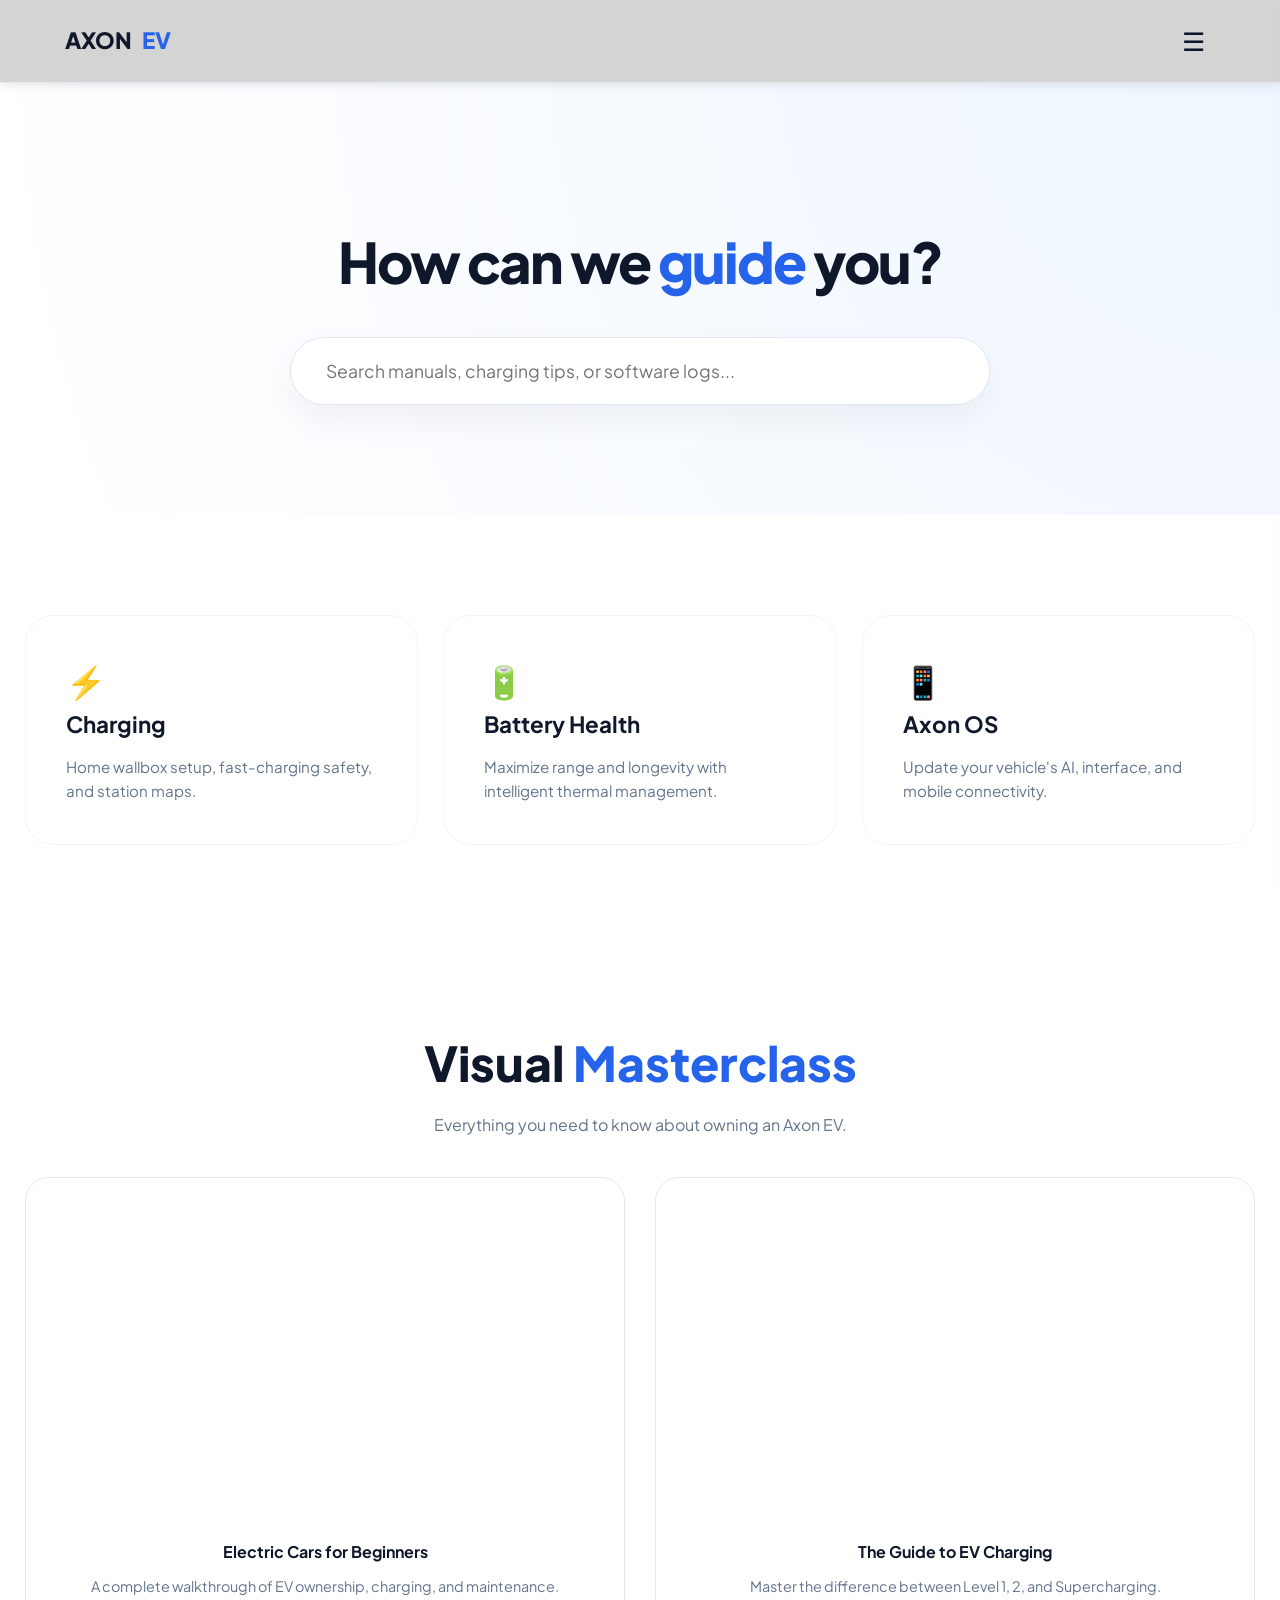
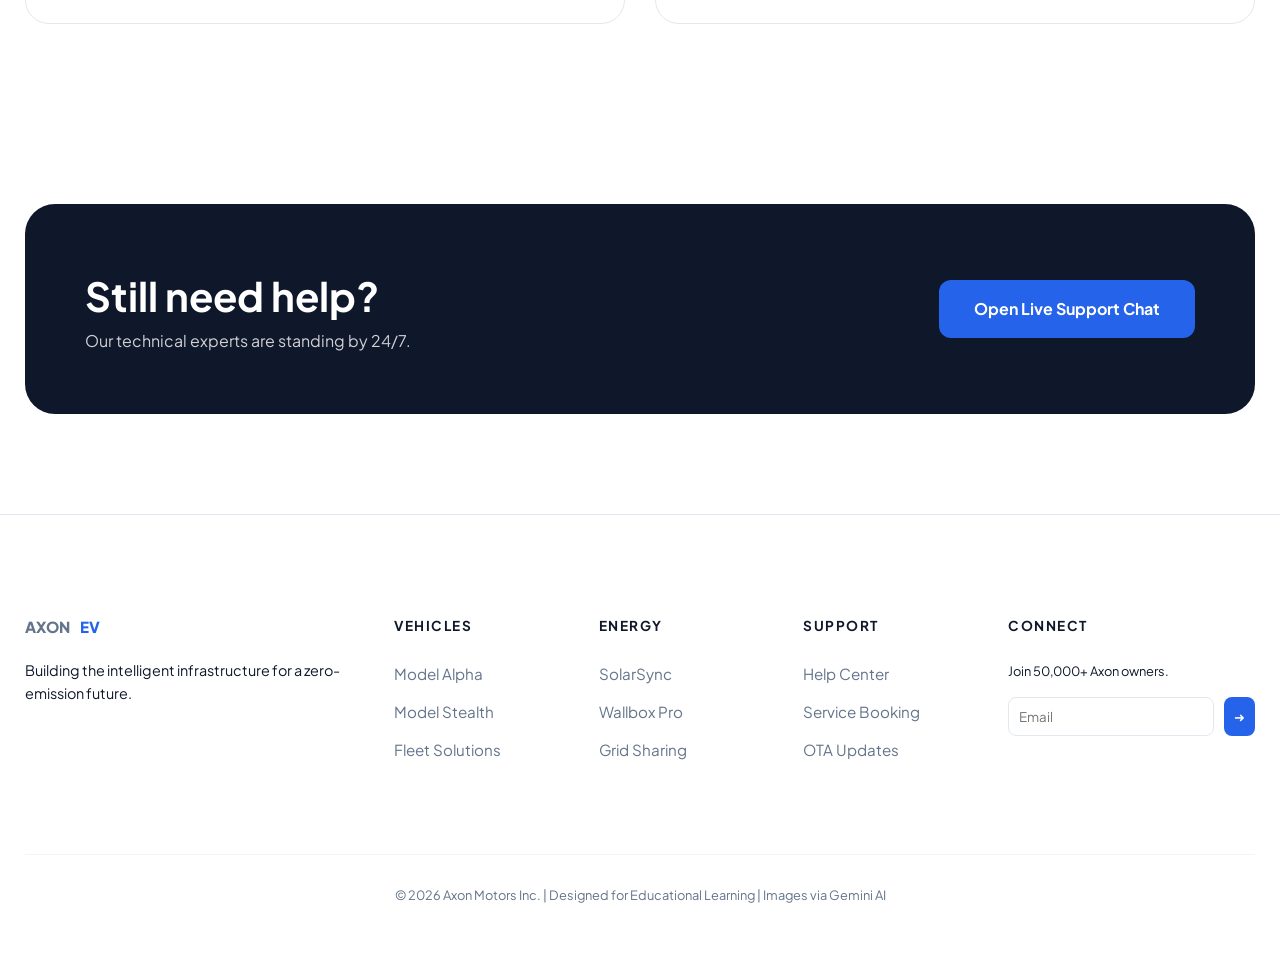
==== help-page/help.html @ 6f0487eb "Add files via upload" ====
<!DOCTYPE html>
<html lang="en">
<head>
    <meta charset="UTF-8">
    <meta name="viewport" content="width=device-width, initial-scale=1.0">
    <title>Axon Support | Professional EV Portal</title>
    <link href="https://fonts.googleapis.com/css2?family=Plus+Jakarta+Sans:wght@300;400;600;800&display=swap" rel="stylesheet">
    <style>
        :root {
            --axon-blue: #2563eb;
            --axon-dark: #0f172a;
            --axon-gray: #64748b;
            --axon-light: #f8fafc;
            --white: #ffffff;
            --success: #10b981;
        }

        * { margin: 0; padding: 0; box-sizing: border-box; font-family: 'Plus Jakarta Sans', sans-serif; }
        body { background: var(--white); color: var(--axon-dark); line-height: 1.6; }

        /* ===== SYSTEM STATUS BAR ===== */
        .status-bar {
            background: #f1f5f9; padding: 8px 0; text-align: center; font-size: 0.8rem;
            border-bottom: 1px solid #e2e8f0; font-weight: 600;
        }
        .dot { height: 8px; width: 8px; background: var(--success); border-radius: 50%; display: inline-block; margin-right: 5px; }

        /* ===== NAVBAR & SIDEBAR (Your Styling) ===== */
        .header {
            position: fixed; top: 33px; width: 100%; background: rgba(255, 255, 255, 0.8);
            backdrop-filter: blur(12px); border-bottom: 1px solid #e2e8f0; z-index: 1000;
        }
        .nav-container {
            max-width: 1300px; margin: auto; padding: 15px 25px;
            display: flex; justify-content: space-between; align-items: center;
        }
        .logo { font-weight: 800; font-size: 1.4rem; text-decoration: none; color: var(--axon-dark); }
        .logo span { color: var(--axon-blue); }

        .menu-btn { font-size: 24px; cursor: pointer; transition: 0.3s; }
        #menu-toggle { display: none; }

        .sidebar {
            position: fixed; top: 0; right: -320px; width: 300px; height: 100%;
            background: #ffffff; box-shadow: -10px 0 30px rgba(0,0,0,0.1);
            padding: 50px 30px; transition: 0.4s cubic-bezier(0.4, 0, 0.2, 1); z-index: 1100;
        }
        .sidebar ul { list-style: none; margin-top: 40px; }
        .sidebar li { margin-bottom: 25px; }
        .sidebar a { text-decoration: none; color: var(--axon-dark); font-weight: 600; font-size: 1.1rem; }
        .sidebar a:hover, .sidebar a.active { color: var(--axon-blue); }

        .overlay {
            position: fixed; top: 0; left: 0; width: 100%; height: 100%;
            background: rgba(15, 23, 42, 0.4); opacity: 0; visibility: hidden;
            transition: 0.3s; z-index: 1050; backdrop-filter: blur(4px);
        }
        #menu-toggle:checked ~ .sidebar { right: 0; }
        #menu-toggle:checked ~ .overlay { opacity: 1; visibility: visible; }

        /* ===== HERO SEARCH ===== */
        .hero { padding: 180px 20px 80px; text-align: center; background: radial-gradient(circle at top right, #eff6ff, #ffffff); }
        .hero h1 { font-size: 3.5rem; letter-spacing: -2px; margin-bottom: 20px; font-weight: 800; }
        .search-box {
            max-width: 700px; margin: 30px auto; position: relative;
        }
        .search-box input {
            width: 100%; padding: 22px 35px; border-radius: 100px; border: 1px solid #e2e8f0;
            font-size: 1.1rem; box-shadow: 0 15px 35px rgba(0,0,0,0.05); outline: none; transition: 0.3s;
        }
        .search-box input:focus { border-color: var(--axon-blue); box-shadow: 0 15px 40px rgba(37, 99, 235, 0.15); }

        /* ===== BENTO CATEGORIES ===== */
        .section-padding { padding: 100px 25px; max-width: 1300px; margin: auto; }
        .grid-bento { display: grid; grid-template-columns: repeat(3, 1fr); gap: 25px; }
        .bento-card {
            background: #fff; padding: 40px; border-radius: 28px; border: 1px solid #f1f5f9;
            transition: 0.3s ease; text-decoration: none; color: inherit;
        }
        .bento-card:hover { transform: translateY(-8px); border-color: var(--axon-blue); box-shadow: 0 20px 40px rgba(0,0,0,0.04); }
        .bento-card h3 { margin-bottom: 12px; font-size: 1.4rem; }
        .bento-card p { color: var(--axon-gray); font-size: 0.95rem; }

        /* ===== VIDEO TUTORIALS ===== */
        .video-section { background: var(--axon-light); border-radius: 40px; margin: 0 25px; }
        .video-grid { display: grid; grid-template-columns: repeat(auto-fit, minmax(300px, 1fr)); gap: 30px; margin-top: 40px; }
        .video-thumb { 
            width: 100%; aspect-ratio: 16/9; background: #e2e8f0; border-radius: 20px;
            display: flex; align-items: center; justify-content: center; position: relative;
            cursor: pointer; overflow: hidden;
        }
        .video-thumb:hover { opacity: 0.9; }
        .play-btn { background: white; width: 60px; height: 60px; border-radius: 50%; display: flex; align-items: center; justify-content: center; font-size: 1.5rem; }

        /* ===== LIVE CONTACT HUB ===== */
        .contact-bar {
            background: var(--axon-dark); color: white; padding: 60px;
            border-radius: 30px; display: flex; justify-content: space-between; align-items: center;
        }
        .contact-btn {
            background: var(--axon-blue); color: white; padding: 16px 35px; border-radius: 12px;
            text-decoration: none; font-weight: 700; transition: 0.3s;
        }

        /* ===== MEGA FOOTER (LIGHT) ===== */
        .footer { background: #fff; border-top: 1px solid #e2e8f0; padding: 100px 25px 50px; }
        .footer-grid {
            max-width: 1300px; margin: auto; display: grid; grid-template-columns: 2fr 1fr 1fr 1fr 1.5fr; gap: 40px;
        }
        .footer-col h5 { font-size: 0.85rem; text-transform: uppercase; letter-spacing: 1.5px; margin-bottom: 25px; }
        .footer-col ul { list-style: none; }
        .footer-col li { margin-bottom: 12px; }
        .footer-col a { text-decoration: none; color: var(--axon-gray); font-size: 0.95rem; transition: 0.2s; }
        .footer-col a:hover { color: var(--axon-blue); }

        @media (max-width: 992px) {
            .grid-bento, .footer-grid { grid-template-columns: 1fr 1fr; }
            .contact-bar { flex-direction: column; text-align: center; gap: 30px; }
        }

                   /* --- Video Section Styling --- */
        .section-container { max-width: 1300px; margin: auto; padding: 80px 25px; }
        .video-grid {
            display: grid; grid-template-columns: repeat(auto-fit, minmax(400px, 1fr));
            gap: 30px; margin-top: 40px;
        }
        .video-wrapper {
            background: #fff; border-radius: 24px; overflow: hidden;
            border: 1px solid #e2e8f0; transition: 0.3s;
        }
        .video-wrapper:hover { transform: translateY(-5px); border-color: var(--axon-blue); }
        .video-container {
            position: relative; padding-bottom: 56.25%; height: 0; overflow: hidden;
        }
        .video-container iframe {
            position: absolute; top: 0; left: 0; width: 100%; height: 100%; border: 0;
        }
        .video-info { padding: 25px; }
        .video-info h4 { margin-bottom: 10px; font-weight: 700; }
        .video-info p { color: var(--axon-gray); font-size: 0.9rem; }

        /* ================= NAVBAR ================= */
.header {
    background: #d4d4d4;
    position: fixed;
    top: 0;
    width: 100%;
    z-index: 1000;
    box-shadow: 0 2px 10px rgba(0, 0, 0, 0.1);
}

.nav-container {
    max-width: 1200px;
    margin: auto;
    padding: 15px 25px;
    display: flex;
    justify-content: space-between;
    align-items: center;
}

.logo {
    display: flex;
    align-items: center;
    gap: 10px;
}

.logo-box {
    background: #2563eb;
    color: white;
    width: 36px;
    height: 36px;
    display: flex;
    align-items: center;
    justify-content: center;
    border-radius: 8px;
    font-weight: bold;
}

.logo-text {
    font-size: 18px;
    font-weight: bold;
}

.menu {
    list-style: none;
    display: flex;
    gap: 30px;
}

.menu li a {
    text-decoration: none;
    color: #374151;
    font-weight: 600;
    transition: 0.3s;
}

.menu li a:hover {
    color: #2563eb;
}

.menu-btn {
    font-size: 26px;
    cursor: pointer;
    padding: 5px 10px;
}

/* ================= SIDEBAR & OVERLAY ================= */
.sidebar {
    position: fixed;
    top: 0;
    right: -300px;
    width: 280px;
    height: 100%;
    background: #ffffff;
    box-shadow: -8px 0 20px rgba(0, 0, 0, 0.08);
    padding: 40px 25px;
    transition: right 0.4s ease;
    z-index: 1100;
}

.sidebar h3 {
    margin-bottom: 25px;
    font-size: 20px;
}

.sidebar ul {
    list-style: none;
}

.sidebar ul li {
    margin-bottom: 22px;
}

.sidebar ul li a {
    text-decoration: none;
    color: #374151;
    font-weight: 600;
    transition: 0.3s;
}

.sidebar ul li a:hover {
    color: #2563eb;
    padding-left: 5px;
}

.sidebar ul li a.active {
    color: #2563eb;
    font-weight: 700;
    border-left: 3px solid #2563eb;
    padding-left: 10px;
}

.overlay {
    position: fixed;
    top: 0;
    left: 0;
    width: 100%;
    height: 100%;
    background: rgba(0, 0, 0, 0.35);
    opacity: 0;
    visibility: hidden;
    transition: 0.3s;
    z-index: 1050;
}

#menu-toggle:checked~.sidebar {
    right: 0;
}

#menu-toggle:checked~.overlay {
    opacity: 1;
    visibility: visible;
}

.close-btn {
    position: absolute;
    top: 20px;
    right: 20px;
    font-size: 22px;
    cursor: pointer;
}
    </style>
</head>
<body>

    <div class="status-bar">
        <span class="dot"></span> All Systems Operational: Axon Cloud, Charging, and OTA services are online.
    </div>

    <input type="checkbox" id="menu-toggle">

    <header class="header">
        <nav class="nav-container">
            <a href="index.html" class="logo">AXON<span>EV</span></a>
            <label for="menu-toggle" class="menu-btn">☰</label>
        </nav>
    </header>

    <div class="sidebar">
        <label for="menu-toggle" style="cursor:pointer; font-weight:800;">✕ CLOSE</label>
    <ul>
      <li><a href="../index.html">Home</a></li>
      <li><a href="vehicles.html">Vehicles Showroom</a></li>
      <li><a href="../compare-page/compare.html">Compare Models</a></li>
      <li><a href="../sub-page/sub.html">Subscription</a></li>
      <li><a href="../Home Charger/home.html">Add Home Charger</a></li>
      <li><a href="../calculet-page/cal.html">Calculate Total Cost</a></li>
      <li><a href="../help-page/help.html" class="active">Help Center</a></li>
    </ul>
    </div>
    <label for="menu-toggle" class="overlay"></label>

    <section class="hero">
        <h1>How can we <span style="color:var(--axon-blue)">guide</span> you?</h1>
        <div class="search-box">
            <input type="text" placeholder="Search manuals, charging tips, or software logs...">
        </div>
    </section>

    <section class="section-padding">
        <div class="grid-bento">
            <a href="#" class="bento-card">
                <span style="font-size:2rem;">⚡</span>
                <h3>Charging</h3>
                <p>Home wallbox setup, fast-charging safety, and station maps.</p>
            </a>
            <a href="#" class="bento-card">
                <span style="font-size:2rem;">🔋</span>
                <h3>Battery Health</h3>
                <p>Maximize range and longevity with intelligent thermal management.</p>
            </a>
            <a href="#" class="bento-card">
                <span style="font-size:2rem;">📱</span>
                <h3>Axon OS</h3>
                <p>Update your vehicle's AI, interface, and mobile connectivity.</p>
            </a>
        </div>
    </section>
        

    <section class="section-container" style="text-align: center;">
        <h1 style="font-size: 3rem; font-weight: 800;">Visual <span style="color:var(--axon-blue)">Masterclass</span></h1>
        <p style="color:var(--axon-gray); margin-top: 10px;">Everything you need to know about owning an Axon EV.</p>

        <div class="video-grid">
            <div class="video-wrapper">
                <div class="video-container">
                    <iframe src="https://www.youtube.com/embed/xNZR4wB-T80" allowfullscreen></iframe>
                </div>
                <div class="video-info">
                    <h4>Electric Cars for Beginners</h4>
                    <p>A complete walkthrough of EV ownership, charging, and maintenance.</p>
                </div>
            </div>

            <div class="video-wrapper">
                <div class="video-container">
                    <iframe src="https://www.youtube.com/embed/Ph05hlu0S3E" allowfullscreen></iframe>
                </div>
                <div class="video-info">
                    <h4>The Guide to EV Charging</h4>
                    <p>Master the difference between Level 1, 2, and Supercharging.</p>
                </div>
            </div>
        </div>
    </section>

    <section class="section-padding">
        <div class="contact-bar">
            <div>
                <h2 style="font-size: 2.5rem;">Still need help?</h2>
                <p style="opacity:0.8;">Our technical experts are standing by 24/7.</p>
            </div>
            <a href="#" class="contact-btn">Open Live Support Chat</a>
        </div>
    </section>

    <footer class="footer">
        <div class="footer-grid">
            <div class="footer-col">
                <a href="#" class="logo">AXON<span>EV</span></a>
                <p style="margin-top:20px; font-size: 0.9rem;">Building the intelligent infrastructure for a zero-emission future.</p>
            </div>
            <div class="footer-col">
                <h5>Vehicles</h5>
                <ul>
                    <li><a href="#">Model Alpha</a></li>
                    <li><a href="#">Model Stealth</a></li>
                    <li><a href="#">Fleet Solutions</a></li>
                </ul>
            </div>
            <div class="footer-col">
                <h5>Energy</h5>
                <ul>
                    <li><a href="#">SolarSync</a></li>
                    <li><a href="#">Wallbox Pro</a></li>
                    <li><a href="#">Grid Sharing</a></li>
                </ul>
            </div>
            <div class="footer-col">
                <h5>Support</h5>
                <ul>
                    <li><a href="#">Help Center</a></li>
                    <li><a href="#">Service Booking</a></li>
                    <li><a href="#">OTA Updates</a></li>
                </ul>
            </div>
            <div class="footer-col">
                <h5>Connect</h5>
                <p style="font-size:0.8rem; margin-bottom:15px;">Join 50,000+ Axon owners.</p>
                <div style="display:flex; gap:10px;">
                    <input type="text" placeholder="Email" style="padding:10px; border-radius:8px; border:1px solid #e2e8f0; flex:1;">
                    <button style="background:var(--axon-blue); color:white; border:none; padding:10px; border-radius:8px;">➜</button>
                </div>
            </div>
        </div>
        <div style="max-width:1300px; margin:80px auto 0; padding-top:30px; border-top:1px solid #f1f5f9; text-align:center; font-size:0.8rem; color:var(--axon-gray);">
            &copy; 2026 Axon Motors Inc. | Designed for Educational Learning | Images via Gemini AI
        </div>
    </footer>

</body>
</html>
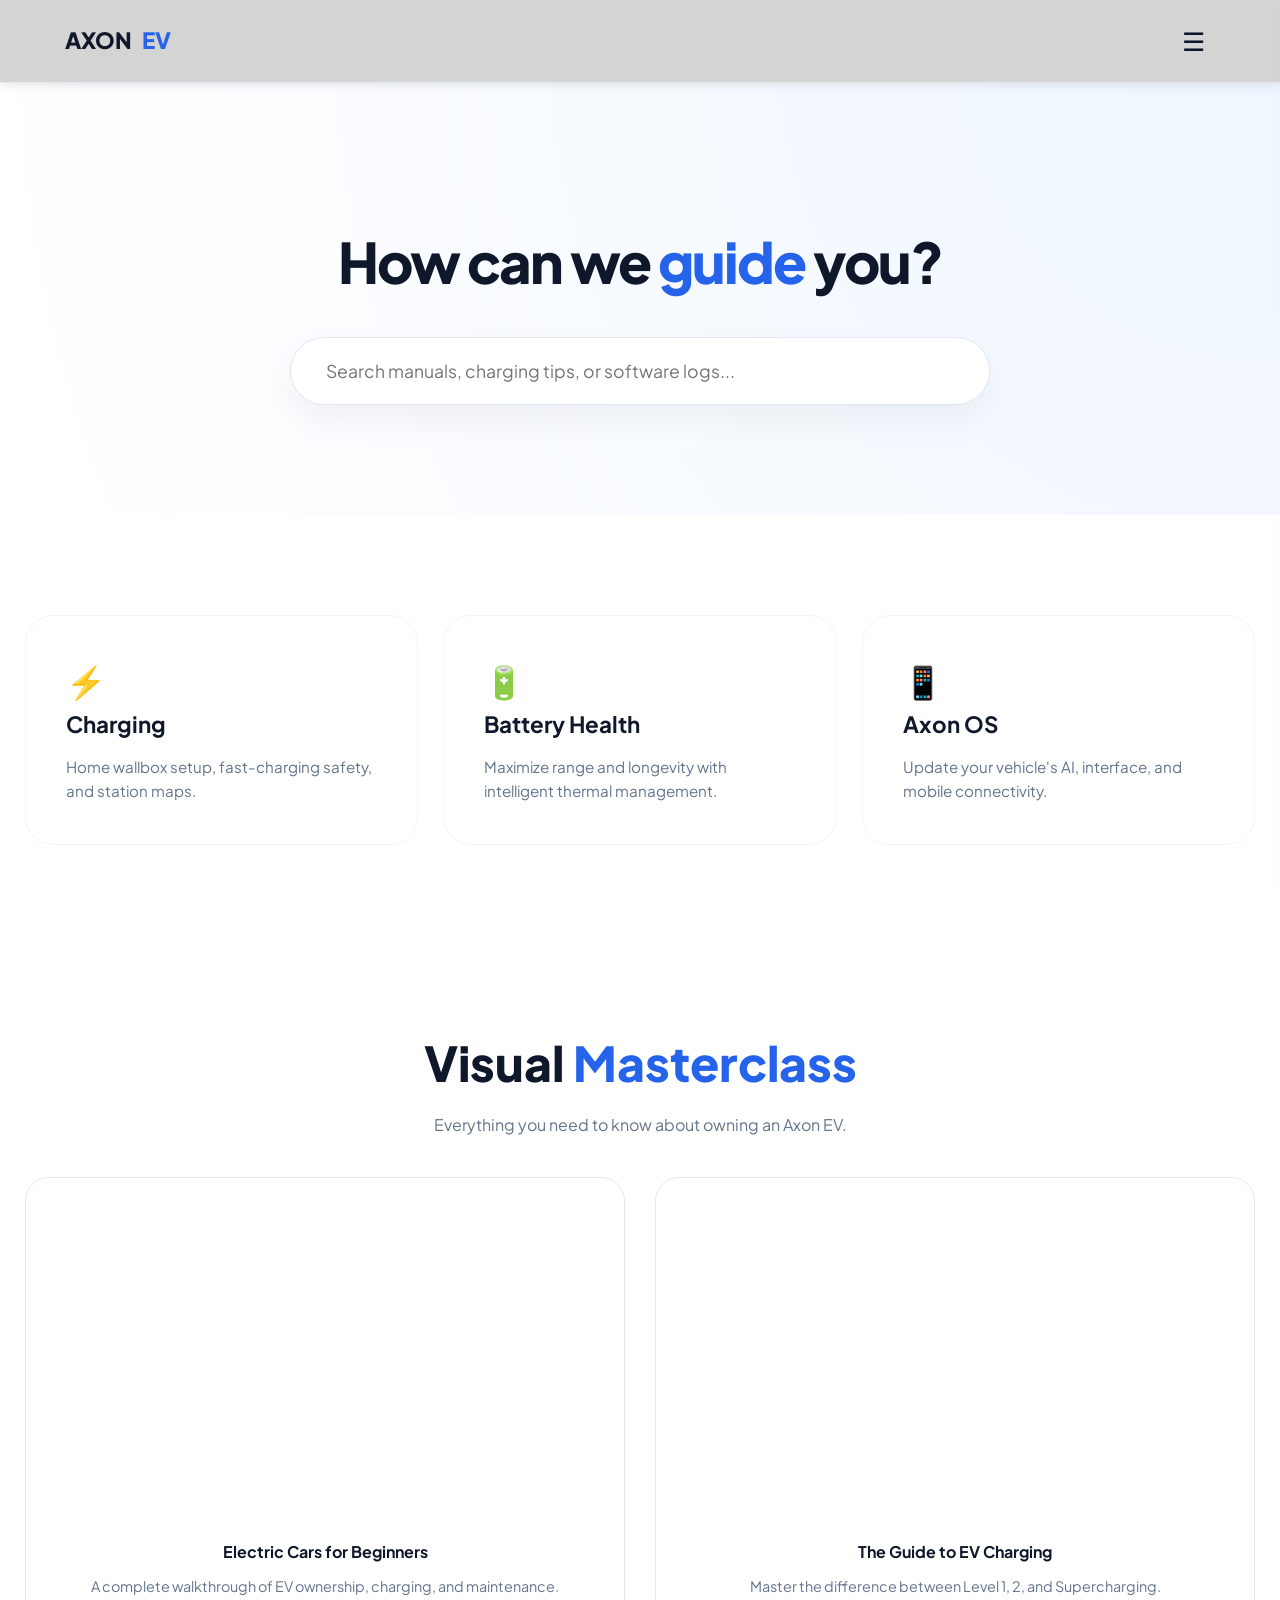
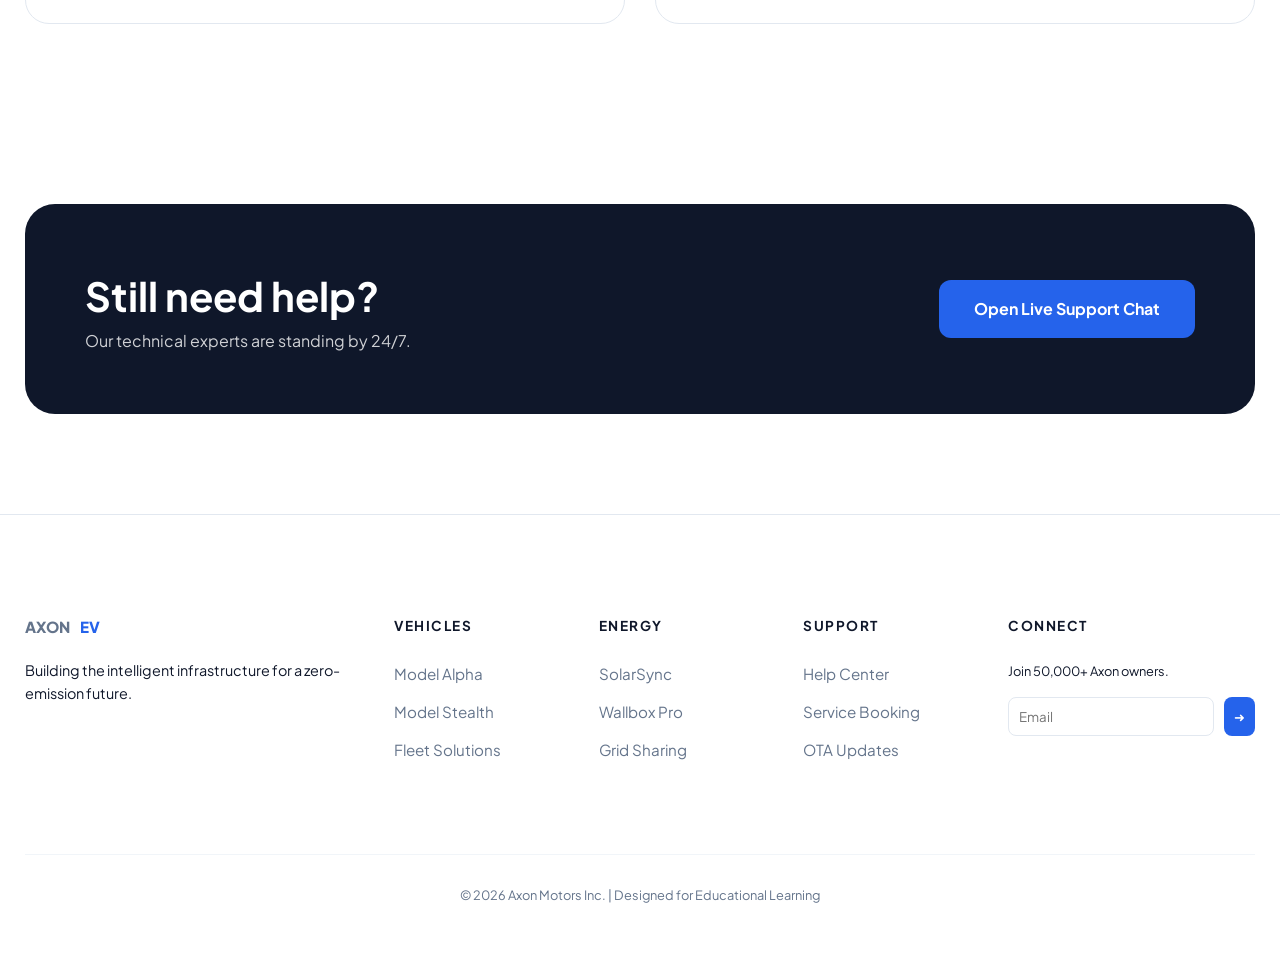
==== commit 146a141e: "Update help.html" ====
--- a/help-page/help.html
+++ b/help-page/help.html
@@ -415,11 +415,11 @@
             </div>
         </div>
         <div style="max-width:1300px; margin:80px auto 0; padding-top:30px; border-top:1px solid #f1f5f9; text-align:center; font-size:0.8rem; color:var(--axon-gray);">
-            &copy; 2026 Axon Motors Inc. | Designed for Educational Learning | Images via Gemini AI
+            &copy; 2026 Axon Motors Inc. | Designed for Educational Learning 
         </div>
     </footer>
 
 </body>
 </html>
 
- + 
